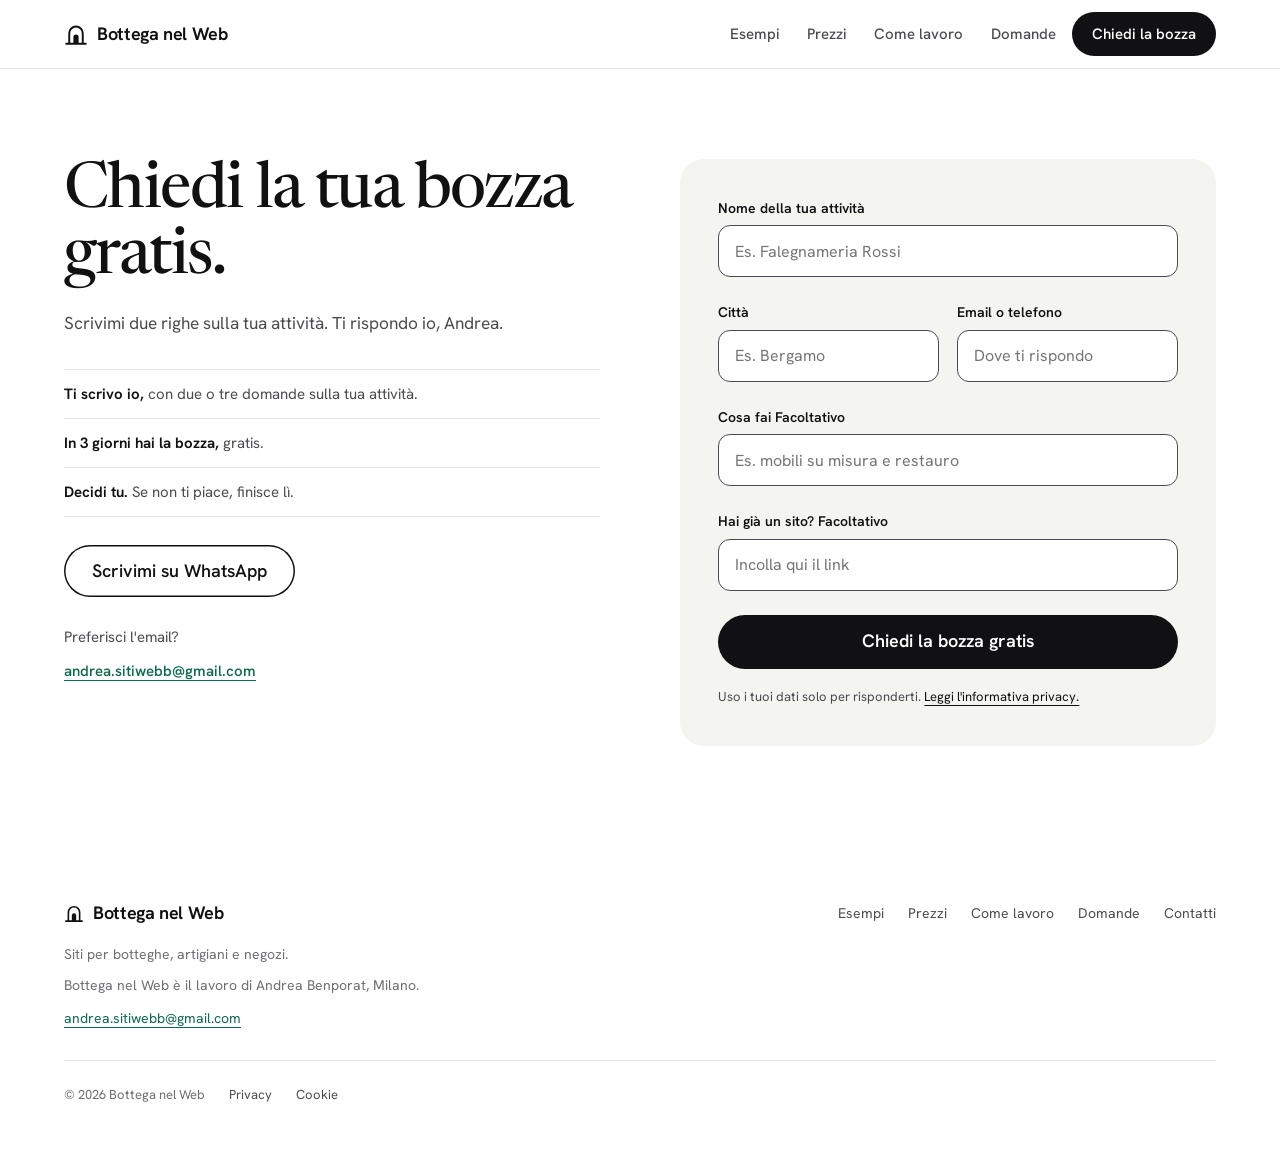
==== contatti/index.html @ 360e37e7 "Sito Bottega nel Web, stile Editoriale raffinato (anteprima)" ====
<!doctype html>
<html lang="it">
<head>
<meta charset="utf-8">
<meta name="viewport" content="width=device-width, initial-scale=1">
<title>Chiedi la bozza gratis | Bottega nel Web</title>
<meta name="description" content="Scrivimi due righe sulla tua attività: ti rispondo io e in 3 giorni hai la bozza gratis. Se non ti piace, non paghi niente.">
<meta name="robots" content="noindex, nofollow">
<meta name="theme-color" content="#FFFFFF">
<meta property="og:type" content="website">
<meta property="og:locale" content="it_IT">
<meta property="og:site_name" content="Bottega nel Web">
<meta property="og:title" content="Chiedi la bozza gratis | Bottega nel Web">
<meta property="og:description" content="Scrivimi due righe sulla tua attività: ti rispondo io e in 3 giorni hai la bozza gratis. Se non ti piace, non paghi niente.">
<meta property="og:url" content="https://benpo-python.github.io/bozza-sito-editoriale/contatti/">
<meta property="og:image" content="https://benpo-python.github.io/bozza-sito-editoriale/img/og-image.png">
<meta property="og:image:width" content="1200">
<meta property="og:image:height" content="630">
<meta property="og:image:alt" content="Bottega nel Web: il sito per la tua attività. Prima lo vedi, poi decidi.">
<meta name="twitter:card" content="summary_large_image">
<link rel="icon" href="../img/favicon.svg" type="image/svg+xml">
<link rel="icon" href="../img/favicon-32.png" sizes="32x32" type="image/png">
<link rel="apple-touch-icon" href="../img/apple-touch-icon.png">
<link rel="preload" href="../assets/font/newsreader.woff2" as="font" type="font/woff2" crossorigin>
<link rel="stylesheet" href="../assets/stile.css">

</head>
<body>
<a class="skip" href="#contenuto">Vai al contenuto</a>
<nav class="barra" aria-label="Principale"><div class="wrap">
<a class="logo" href="../"><svg width="24" height="24" viewBox="0 0 32 32" aria-hidden="true"><path d="M7 29V15a9 9 0 0 1 18 0v14" fill="none" stroke="currentColor" stroke-width="2.6"/><path d="M3 29h26" stroke="currentColor" stroke-width="2.6" stroke-linecap="round"/><path d="M12.5 29v-9a3.5 3.5 0 0 1 7 0v9z" fill="currentColor"/></svg><span>Bottega nel Web</span></a>
<span class="spazio" aria-hidden="true"></span>
<div class="voci"><a href="../esempi/">Esempi</a><a href="../prezzi/">Prezzi</a><a href="../come-lavoro/">Come lavoro</a><a href="../domande/">Domande</a></div>
<a class="btn" href="../contatti/">Chiedi la bozza</a>
<button class="apri" type="button" aria-label="Apri il menu" aria-expanded="false" aria-controls="menu"><svg width="18" height="12" viewBox="0 0 18 12" aria-hidden="true"><path d="M1 1h16M1 11h16" stroke="currentColor" stroke-width="1.8" stroke-linecap="round"/></svg></button>
</div></nav>
<div class="menu" id="menu" role="dialog" aria-modal="true" aria-label="Menu">
<div class="menu-testa"><a class="logo" href="../"><svg width="24" height="24" viewBox="0 0 32 32" aria-hidden="true"><path d="M7 29V15a9 9 0 0 1 18 0v14" fill="none" stroke="currentColor" stroke-width="2.6"/><path d="M3 29h26" stroke="currentColor" stroke-width="2.6" stroke-linecap="round"/><path d="M12.5 29v-9a3.5 3.5 0 0 1 7 0v9z" fill="currentColor"/></svg><span>Bottega nel Web</span></a>
<button class="apri chiudi" type="button" aria-label="Chiudi il menu" style="display:flex"><svg width="14" height="14" viewBox="0 0 14 14" aria-hidden="true"><path d="M1 1l12 12M13 1L1 13" stroke="currentColor" stroke-width="1.8" stroke-linecap="round"/></svg></button></div>
<nav aria-label="Menu da telefono"><a href="../">Home</a><a href="../esempi/">Esempi</a><a href="../prezzi/">Prezzi</a><a href="../come-lavoro/">Come lavoro</a><a href="../domande/">Domande</a><a href="../contatti/">Contatti</a></nav>
<a class="btn" href="../contatti/">Chiedi la tua bozza gratis</a></div>
<main id="contenuto">
<section class="rv sez-pag" id="contatti"><div class="wrap contatti-griglia">
<div>
<h1 class="h1p">Chiedi la tua bozza gratis.</h1>
<p class="lead2">Scrivimi due righe sulla tua attività. Ti rispondo io, Andrea.</p>
<ol class="tre"><li><b>Ti scrivo io,</b> <span>con due o tre domande sulla tua attività.</span></li><li><b>In 3 giorni hai la bozza,</b> <span>gratis.</span></li><li><b>Decidi tu.</b> <span>Se non ti piace, finisce lì.</span></li></ol>
<p style="margin-top:28px"><a class="btn btn-wa" href="https://wa.me/393755681862?text=Ciao%20Andrea%2C%20vorrei%20la%20bozza%20gratis%20per%E2%80%A6">Scrivimi su WhatsApp</a></p>
<p class="preferisci">Preferisci l'email?<br><a class="link" href="mailto:andrea.sitiwebb@gmail.com">andrea.sitiwebb@gmail.com</a></p>
</div>
<form class="modulo" id="modulo" action="mailto:andrea.sitiwebb@gmail.com" method="post" enctype="text/plain" data-grazie="../grazie/">

<label for="attivita">Nome della tua attività<input type="text" id="attivita" name="attivita" placeholder="Es. Falegnameria Rossi" required aria-required="true" autocomplete="organization"><span class="errore" id="e-attivita" role="alert"></span></label>
<div class="due"><label for="citta">Città<input type="text" id="citta" name="citta" placeholder="Es. Bergamo" required aria-required="true" autocomplete="address-level2"><span class="errore" id="e-citta" role="alert"></span></label><label for="recapito">Email o telefono<input type="text" id="recapito" name="recapito" placeholder="Dove ti rispondo" required aria-required="true" autocomplete="email"><span class="errore" id="e-recapito" role="alert"></span></label></div>
<label for="cosafai">Cosa fai Facoltativo<input type="text" id="cosafai" name="cosafai" placeholder="Es. mobili su misura e restauro"><span class="errore" id="e-cosafai" role="alert"></span></label>
<label for="sito">Hai già un sito? Facoltativo<input type="text" id="sito" name="sito" placeholder="Incolla qui il link" inputmode="url"></label>
<input type="checkbox" name="botcheck" class="esca" tabindex="-1" autocomplete="off" aria-hidden="true">
<button type="submit">Chiedi la bozza gratis</button>
<p class="esito" id="esito" role="status"></p>
<p class="privacy">Uso i tuoi dati solo per risponderti. <a href="../privacy/">Leggi l'informativa privacy.</a></p>
</form>
</div></section>
<script>
(function(){var f=document.getElementById("modulo");f.noValidate=true;
var msg={attivita:"Scrivi il nome della tua attività.",citta:"Scrivi la città.",recapito:"Controlla l'email o il numero: così non riesco a risponderti."};
function ok(id,v){v=v.trim();if(!v)return false;if(id!=="recapito")return true;return /^[^\s@]+@[^\s@]+\.[^\s@]{2,}$/.test(v)||/^\d{6,15}$/.test(v.replace(/[\s.\-\/()]/g,"").replace(/^\+/,""))}
var es=document.getElementById("esito"),bt=f.querySelector("button");
function errore(){es.innerHTML='Il messaggio non è partito. Riprova, oppure scrivimi a <a href="mailto:andrea.sitiwebb@gmail.com">andrea.sitiwebb@gmail.com</a>.';bt.disabled=false}
f.addEventListener("submit",function(e){var bad=null,d={};
["attivita","citta","recapito"].forEach(function(id){var i=f.elements[id],g=ok(id,i.value);d[id]=i.value.trim();
document.getElementById("e-"+id).textContent=g?"":msg[id];i.setAttribute("aria-invalid",g?"false":"true");if(!g&&!bad)bad=i});
if(bad){e.preventDefault();bad.focus();return}
if(f.elements.botcheck&&f.elements.botcheck.checked){e.preventDefault();return}
var cosa=f.elements.cosafai.value.trim(),s=f.elements.sito.value.trim();
if(f.elements.access_key){e.preventDefault();bt.disabled=true;es.textContent="Invio in corso…";
var o={access_key:f.elements.access_key.value,subject:f.elements.subject.value,from_name:f.elements.from_name.value,attivita:d.attivita,citta:d.citta,recapito:d.recapito};
if(cosa)o.cosafai=cosa;if(s)o.sito=s;if(/^[^\s@]+@[^\s@]+\.[^\s@]{2,}$/.test(d.recapito))o.replyto=d.recapito;
fetch(f.dataset.endpoint,{method:"POST",headers:{"Content-Type":"application/json",Accept:"application/json"},body:JSON.stringify(o)})
.then(function(r){return r.json()}).then(function(j){if(j&&j.success){location.href=f.dataset.grazie}else{errore()}}).catch(errore);return}
/* Senza chiave del servizio (anteprima): si apre il programma di posta */
e.preventDefault();
var body="Nome attività: "+d.attivita+"\nCittà: "+d.citta+"\nEmail o telefono: "+d.recapito+(cosa?"\nCosa faccio: "+cosa:"")+(s?"\nSito attuale: "+s:"");
location.href="mailto:andrea.sitiwebb@gmail.com?subject="+encodeURIComponent("Bozza gratis: "+d.attivita)+"&body="+encodeURIComponent(body);
es.innerHTML='Si è aperta la tua app di posta con il messaggio pronto: premi Invia. Non si è aperta? Scrivimi a <a href="mailto:andrea.sitiwebb@gmail.com">andrea.sitiwebb@gmail.com</a>.';});})();
</script>
</main>
<footer class="piede"><div class="wrap">
<div class="riga1"><div class="marchio"><a class="logo" href="../"><svg width="20" height="20" viewBox="0 0 32 32" aria-hidden="true"><path d="M7 29V15a9 9 0 0 1 18 0v14" fill="none" stroke="currentColor" stroke-width="2.6"/><path d="M3 29h26" stroke="currentColor" stroke-width="2.6" stroke-linecap="round"/><path d="M12.5 29v-9a3.5 3.5 0 0 1 7 0v9z" fill="currentColor"/></svg><span>Bottega nel Web</span></a><p>Siti per botteghe, artigiani e negozi.</p><p>Bottega nel Web è il lavoro di Andrea Benporat, Milano.</p><a class="mail" href="mailto:andrea.sitiwebb@gmail.com">andrea.sitiwebb@gmail.com</a></div>
<nav class="nav" aria-label="Piè di pagina"><a href="../esempi/">Esempi</a><a href="../prezzi/">Prezzi</a><a href="../come-lavoro/">Come lavoro</a><a href="../domande/">Domande</a><a href="../contatti/">Contatti</a></nav></div>
<div class="riga2"><span>© 2026 Bottega nel Web</span><a href="../privacy/">Privacy</a><a href="../cookie/">Cookie</a><!-- DA INSERIRE: P.IVA, se/quando aperta (vedi 01-piano/sito-ufficiale-LANCIO.md) --></div>
</div></footer>

<script>
(function(){var r=document.querySelectorAll(".rv");if(!("IntersectionObserver" in window)||matchMedia("(prefers-reduced-motion:reduce)").matches){r.forEach(function(e){e.classList.add("in")});return}document.documentElement.classList.add("js");var o=new IntersectionObserver(function(l){l.forEach(function(x){if(x.isIntersecting){x.target.classList.add("in");o.unobserve(x.target)}})},{threshold:.12});r.forEach(function(e){o.observe(e)})})();
(function(){var m=document.getElementById("menu"),a=document.querySelector(".barra .apri"),c=m.querySelector(".chiudi");
function t(o){m.classList.toggle("aperto",o);a.setAttribute("aria-expanded",o);document.body.style.overflow=o?"hidden":"";(o?c:a).focus()}
a.addEventListener("click",function(){t(true)});c.addEventListener("click",function(){t(false)});
document.addEventListener("keydown",function(e){if(e.key==="Escape"&&m.classList.contains("aperto"))t(false)});
m.addEventListener("click",function(e){if(e.target.closest("a"))t(false)});})();
</script>

</body>
</html>
---- assets/stile.css ----
/* Bottega nel Web: stile "Editoriale raffinato", tutte le pagine */
@font-face{font-family:"Newsreader";src:url("font/newsreader.woff2") format("woff2");font-weight:450;font-style:normal;font-display:swap}
@font-face{font-family:"Newsreader";src:url("font/newsreader-italic.woff2") format("woff2");font-weight:450;font-style:italic;font-display:swap}
@font-face{font-family:"Newsreader Fallback";src:local("Georgia");size-adjust:90%;ascent-override:95%;descent-override:30%;line-gap-override:0%}
@font-face{font-family:"Hanken Grotesk";src:url("font/HankenGrotesk-var.woff2") format("woff2");font-weight:100 900;font-style:normal;font-display:swap}
:root{
  --fondo:#FFFFFF; --alt:#F4F4F1;
  --inchiostro:#111113; --t2:#4A4B51; --t3:#6E6E74;
  --linea:#E4E4E0; --linea-forte:#111113;
  --accento:#0E6B4D;
  --serif:"Newsreader", "Newsreader Fallback", Georgia, serif;
  --sans:"Hanken Grotesk", system-ui, sans-serif;
  --w:1200px;
  --gap:clamp(80px,11vw,144px);
}
*,*::before,*::after{box-sizing:border-box}
html{-webkit-text-size-adjust:100%;scroll-behavior:smooth}
@media (prefers-reduced-motion:reduce){html{scroll-behavior:auto}}
body{margin:0;background:var(--fondo);color:var(--inchiostro);font:400 17px/1.6 var(--sans);-webkit-font-smoothing:antialiased;overflow-x:hidden}
@media (min-width:1024px){body{font-size:18px}}
img{max-width:100%}
a{color:var(--accento);text-underline-offset:4px}
h1,h2,h3,p,ol,ul,figure,dl{margin:0}
ol,ul{padding:0;list-style:none}
:focus-visible{outline:3px solid var(--accento);outline-offset:3px;border-radius:4px}
.skip{position:absolute;left:12px;top:-60px;background:var(--inchiostro);color:#fff;padding:10px 16px;border-radius:999px;z-index:100;text-decoration:none}
.skip:focus{top:12px}
.wrap{max-width:var(--w);margin:0 auto;padding:0 24px}

/* tipografia */
.h1{font-family:var(--serif);font-weight:450;font-optical-sizing:auto;font-size:clamp(44px,6vw,88px);line-height:1;letter-spacing:-.02em}
.h1 em{font-style:italic}
.h2{font-family:var(--serif);font-weight:450;font-optical-sizing:auto;font-size:clamp(34px,4.4vw,60px);line-height:1.05;letter-spacing:-.015em}
.et{margin-top:0;padding-top:14px;border-top:1px solid var(--linea-forte);font-weight:600;font-size:12px;line-height:1.4;text-transform:uppercase;letter-spacing:.12em;color:var(--t3)}
.lead{margin-top:28px;max-width:38ch;font-size:20px;color:var(--t2)}
.sub{color:var(--t2);font-size:20px;max-width:38ch}
.p{color:var(--t2)}

/* pulsanti e link */
.btn{display:inline-flex;align-items:center;justify-content:center;min-height:52px;padding:0 28px;border-radius:999px;background:var(--inchiostro);color:#fff;font-weight:550;text-decoration:none;white-space:nowrap;border:0;transition:background .15s}
.btn:hover{background:#2c2d33}
.btn-wa{background:#fff;color:var(--inchiostro);box-shadow:inset 0 0 0 1.5px var(--inchiostro)}
.btn-wa:hover{background:var(--alt)}
.link{display:inline-flex;align-items:center;min-height:44px;color:var(--accento);font-weight:550;text-decoration:underline;text-underline-offset:4px}
.link:hover{text-decoration-thickness:2px}

/* barra */
.barra{border-bottom:1px solid var(--linea);background:var(--fondo)}
.barra .wrap{height:68px;display:flex;align-items:center;gap:16px}
.logo{flex:0 0 auto;display:flex;align-items:center;gap:9px;min-height:44px;color:var(--inchiostro);text-decoration:none;font-weight:650;font-size:18px;letter-spacing:-.02em}
.barra .spazio{flex:1 1 0}
.barra .voci{display:flex;align-items:center;gap:28px}
.barra .voci a{color:var(--t2);font-weight:500;text-decoration:none;font-size:15px;min-height:44px;display:inline-flex;align-items:center}
.barra .voci a:hover{color:var(--inchiostro)}
.barra .btn{min-height:44px;padding:0 20px;font-size:15px}
.apri{display:none;width:44px;height:44px;border:0;border-radius:22px;background:var(--alt);color:var(--inchiostro);align-items:center;justify-content:center;cursor:pointer;padding:0}
@media (max-width:820px){.barra .voci{display:none}.apri{display:flex}}
@media (max-width:560px){.barra .btn{display:none}}

/* menu da telefono */
.menu{position:fixed;inset:0;z-index:60;background:var(--fondo);display:none;flex-direction:column;padding:0 24px 32px;overflow-y:auto}
.menu.aperto{display:flex}
.menu-testa{height:68px;flex:0 0 auto;display:flex;align-items:center;justify-content:space-between}
.menu nav{margin:32px 0}
.menu nav a{display:block;padding:12px 0;border-bottom:1px solid var(--linea);color:var(--inchiostro);text-decoration:none;font-family:var(--serif);font-weight:450;font-size:34px;letter-spacing:-.015em}
.menu .btn{margin-top:auto;min-height:54px}

/* barra fissa, solo telefono */
.fissa{display:none}
@media (max-width:820px){
  .fissa{display:flex;gap:8px;position:fixed;left:0;right:0;bottom:0;z-index:40;padding:10px 16px calc(10px + env(safe-area-inset-bottom));background:var(--fondo);border-top:1px solid var(--linea);transition:transform .25s ease,visibility 0s}
  .fissa .btn{flex:1 1 auto;min-width:0;padding:0 12px;font-size:15px}
  .fissa .btn-wa{flex:0 0 auto;padding:0 16px}
  .fissa.nascosta{transform:translateY(110%);visibility:hidden;transition:transform .25s ease,visibility 0s .25s}
  body{padding-bottom:76px}
}

/* telefono */
.vetro,.phone{aspect-ratio:390/844;border-radius:36px;background:var(--inchiostro);padding:6px;overflow:hidden}
.vetro img,.phone img{display:block;width:100%;height:100%;object-fit:cover;object-position:top;border-radius:30px}

/* hero */
.hero{padding:clamp(40px,6vw,88px) 0 0}
.hero-griglia{display:grid;grid-template-columns:repeat(12,1fr);gap:48px 24px;align-items:center}
.hero-testo{grid-column:1/8}
.hero-fig{grid-column:9/12;justify-self:end;width:100%;max-width:340px}
.occhiello{font-size:13px;font-weight:600;text-transform:uppercase;letter-spacing:.12em;color:var(--t3)}
.hero .h1{margin-top:20px;max-width:12ch}
.azioni{margin-top:36px;display:flex;flex-wrap:wrap;align-items:center;gap:12px 16px}
.azioni .link{margin-left:8px}
.garanzie{margin-top:28px;font-size:14px;color:var(--t3)}
.hero-fig figcaption{margin-top:14px;font-size:13px;color:var(--t3);line-height:1.4}
@media (max-width:900px){
  .hero-testo,.hero-fig{grid-column:1/-1}
  .hero-fig{justify-self:start;width:min(70vw,300px)}
  .azioni .link{margin-left:0}
}

/* sezioni */
.sez{padding-top:var(--gap)}
.sez-g{margin-top:clamp(36px,4vw,56px);display:grid;grid-template-columns:repeat(12,1fr);gap:28px 24px}
.sez-t{grid-column:1/6}
.sez-c{grid-column:7/13}
@media (max-width:900px){.sez-t,.sez-c{grid-column:1/-1}}
.vai-link{margin-top:clamp(28px,3vw,40px)}
.sez.alt{background:transparent}

/* il problema */
.due{display:grid;gap:20px;align-content:start;color:var(--t2)}
.dato{margin-top:clamp(40px,5vw,72px);display:grid;grid-template-columns:repeat(12,1fr);gap:20px 24px;align-items:end}
.num{grid-column:1/8;font-family:var(--serif);font-weight:450;font-variant-numeric:lining-nums;font-size:clamp(96px,14vw,200px);line-height:.88;letter-spacing:-.03em}
.dato-t{grid-column:8/13;padding-bottom:10px}
.did{font-size:20px;color:var(--t2);max-width:32ch}
.fonte{margin-top:12px;font-size:13px;color:var(--t3)}
@media (max-width:900px){.num,.dato-t{grid-column:1/-1}}

/* come funziona */
.passi{counter-reset:p;margin-top:clamp(40px,5vw,64px);display:grid;grid-template-columns:repeat(4,1fr);gap:40px 24px}
.passi li{display:flex;flex-direction:column;border-top:1px solid var(--linea-forte);padding-top:18px}
.passi li::before{counter-increment:p;content:counter(p,decimal-leading-zero);font-family:var(--serif);font-weight:450;font-variant-numeric:lining-nums;font-size:48px;line-height:1;margin-bottom:22px}
.passi .quando{font-size:13px;font-weight:600;text-transform:uppercase;letter-spacing:.1em;color:var(--t3)}
.passi .titolo{margin-top:6px;font-weight:650;font-size:19px;line-height:1.3}
.passi .desc{margin-top:8px;color:var(--t2)}
.passi .pt{display:none}
@media (max-width:900px){.passi{grid-template-columns:1fr 1fr}}
@media (max-width:560px){.passi{grid-template-columns:1fr}}

/* cosa c'è nel sito */
.riga{margin-top:clamp(40px,5vw,64px)}
.riga figure{counter-increment:f}
.riga-in{counter-reset:f;max-width:var(--w);margin:0 auto;padding:0 24px;display:grid;grid-template-columns:repeat(3,1fr);gap:24px clamp(24px,4vw,64px)}
.riga figure .vetro{max-width:300px}
.riga figcaption{margin-top:16px}
.riga figcaption b{display:block;font-weight:650}
.riga figcaption b::before{content:counter(f) " · "}
.riga figcaption span{display:block;font-size:15px;color:var(--t2)}
.piu{margin-top:clamp(28px,3vw,44px);max-width:56ch;color:var(--t2)}
@media (max-width:900px){
  .riga{overflow-x:auto;scroll-snap-type:x mandatory;-webkit-overflow-scrolling:touch;padding-bottom:8px}
  .riga-in{display:flex;width:max-content;max-width:none;margin:0;gap:20px}
  .riga figure{width:min(62vw,260px);scroll-snap-align:start}
}

/* prezzi */
.cartelli{margin-top:clamp(40px,5vw,64px);display:grid;grid-template-columns:1fr 1fr;gap:32px 24px}
.cartello{border-top:1px solid var(--linea-forte);padding-top:18px}
.cons{min-height:20px;font-size:12px;font-weight:700;text-transform:uppercase;letter-spacing:.12em;color:var(--accento);line-height:20px}
.cartello h3{margin-top:10px;font-weight:650;font-size:20px}
.prezzo{margin-top:6px;font-family:var(--serif);font-weight:450;font-variant-numeric:lining-nums;font-size:clamp(56px,6vw,84px);line-height:1;letter-spacing:-.02em}
.rg{margin-top:14px;color:var(--t2);max-width:30ch}
.riga-anni{margin-top:clamp(36px,4vw,56px);max-width:60ch;color:var(--t2)}
@media (max-width:640px){.cartelli{grid-template-columns:1fr}}

/* esempi */
.demo{margin-top:clamp(40px,5vw,64px);display:grid;grid-template-columns:1fr 1fr;gap:0 24px}
.demo-c{display:flex;align-items:flex-start;gap:24px;padding:28px 0;border-top:1px solid var(--linea);color:var(--inchiostro);text-decoration:none}
.demo-c .vetro{flex:0 0 clamp(96px,11vw,132px);border-radius:22px;padding:4px}
.demo-c .vetro img,.phone img{border-radius:18px}
.demo-t{display:flex;flex-direction:column;padding-top:4px}
.demo-t .cat{font-size:12px;font-weight:600;text-transform:uppercase;letter-spacing:.12em;color:var(--t3)}
.demo-t .nome{margin-top:8px;font-family:var(--serif);font-weight:450;font-size:28px;line-height:1.15}
.demo-t .vai{margin-top:12px;color:var(--accento);font-weight:550;text-decoration:underline;text-underline-offset:4px}
.demo-c:hover .vai{text-decoration-thickness:2px}
@media (max-width:760px){.demo{grid-template-columns:1fr}}

/* chi c'è dietro */
.chi .h2{font-style:italic}
.chi .p{font-size:20px;color:var(--t2);max-width:40ch;margin-bottom:12px}

/* domande */
.domande>div{padding:22px 0;border-top:1px solid var(--linea)}
.domande>div:first-child{border-top:0;padding-top:0}
.domande h3{font-family:var(--serif);font-weight:450;font-size:24px;line-height:1.25}
.domande p{margin-top:8px;color:var(--t2)}

/* per iniziare */
.serve .sez-t .p{margin-top:20px;max-width:34ch}
.elenco li{display:flex;gap:18px;align-items:baseline;padding:14px 0;border-top:1px solid var(--linea)}
.elenco li:first-child{border-top:0;padding-top:0}
.elenco .nn{flex:0 0 28px;font-family:var(--serif);font-size:24px;font-variant-numeric:lining-nums}
.elenco b{display:block;font-weight:650}
.elenco small{display:block;font-size:15px;color:var(--t2)}

/* fascia finale */
.scura{margin-top:var(--gap);background:var(--inchiostro);color:#fff;padding:clamp(56px,7vw,96px) 0}
.scura :focus-visible{outline-color:#fff}
.chiusura{display:flex;flex-wrap:wrap;align-items:center;justify-content:space-between;gap:32px 48px}
.scura .h2{max-width:16ch}
.scura p{margin-top:16px;color:#C9C9CE}
.chiusura-az{display:flex;flex-wrap:wrap;gap:12px}
.btn-chiaro{background:#fff;color:var(--inchiostro)}
.btn-chiaro:hover{background:var(--alt)}
.scura .btn-wa{background:transparent;color:#fff;box-shadow:inset 0 0 0 1.5px #fff}
.scura .btn-wa:hover{background:#26262a}

/* piè di pagina */
.piede{padding:56px 0 40px;font-size:14px;color:var(--t3)}
.piede .riga1{display:flex;flex-wrap:wrap;justify-content:space-between;gap:28px 48px}
.piede .marchio p{margin-top:8px}
.piede .marchio .logo{margin-bottom:4px}
.piede .mail{display:inline-flex;align-items:center;min-height:44px;color:var(--accento)}
.piede .nav{display:flex;flex-wrap:wrap;gap:0 24px;align-content:flex-start}
.piede .nav a,.piede .riga2 a{display:inline-flex;align-items:center;min-height:44px;color:var(--t2);text-decoration:none}
.piede .nav a:hover,.piede .riga2 a:hover{text-decoration:underline;text-underline-offset:4px}
.piede .riga2{margin-top:20px;padding-top:12px;border-top:1px solid var(--linea);display:flex;flex-wrap:wrap;align-items:center;gap:0 24px;font-size:13px}

/* comparsa al passaggio */
.js .rv{opacity:0;transform:translateY(22px);transition:opacity .7s ease,transform .7s ease}
.js .rv.in{opacity:1;transform:none}

/* ================= pagine interne ================= */
[hidden]{display:none!important}
.vh{position:absolute;width:1px;height:1px;margin:-1px;padding:0;overflow:hidden;clip:rect(0 0 0 0);white-space:nowrap;border:0}
.esca{position:absolute;left:-9999px}
.barra .voci a[aria-current]{color:var(--inchiostro);font-weight:700}
.h1p{letter-spacing:-.02em}
.h1p{font-family:var(--serif);font-weight:450;font-size:clamp(40px,5vw,72px);line-height:1.04;letter-spacing:-.025em}
.lead2{margin-top:18px;max-width:46ch;color:var(--t2);font-size:clamp(17px,1.35vw,20px)}
.sez-pag{padding:clamp(56px,7vw,96px) 0}
.sez-pag.sez-bordo .wrap{border-top:1px solid var(--linea-forte);padding-top:20px}
.pag{padding:clamp(56px,7vw,96px) 0 clamp(24px,3vw,40px)}
.sez-pag .sub{margin-top:12px}
.fondo-alt{background:var(--alt);padding-bottom:var(--gap);margin-top:var(--gap)}
.sez .sub{margin-top:12px}
.sez-pag .wrap>.sub{color:var(--t2)}
.sez-scura{margin-top:var(--gap);background:var(--inchiostro);color:#fff;padding:clamp(56px,7vw,96px) 0}
.sez-scura p{color:#C9C9CE}
.sez-scura .btn{background:#fff;color:var(--inchiostro)}
.sez-scura .btn:hover{background:var(--alt)}
.sez-scura :focus-visible{outline-color:#fff}
.btn-chiaro{background:#fff;color:var(--inchiostro)}
.chiusura p{margin-top:14px}

/* esempi */
.esempio{padding:clamp(48px,6vw,88px) 0}
.esempio.alt{background:var(--alt)}
.esempio .wrap{display:grid;grid-template-columns:repeat(auto-fit,minmax(320px,1fr));gap:40px 64px;align-items:center}
.esempio .tel{display:flex;gap:16px;justify-content:center}
.esempio .tel .phone{width:clamp(170px,17vw,230px);max-width:calc(50% - 8px);border-radius:28px;padding:5px}
.esempio .tel .phone img{border-radius:23px}
.esempio .cat{font-size:12px;font-weight:600;text-transform:uppercase;letter-spacing:.12em;color:var(--t3)}
.esempio h2{margin-top:8px;font-family:var(--serif);font-weight:450;font-size:clamp(30px,3.4vw,44px);line-height:1.08;letter-spacing:-.02em}
.esempio p{margin-top:14px;color:var(--t2)}
.esempio ul{margin-top:20px;font-size:15px}
.esempio li{padding:8px 0;border-top:1px solid var(--linea)}
.esempio .link{margin-top:14px}
.esempio .avviso{margin-top:4px;font-size:13px;color:var(--t3)}

/* prezzi: cartellini */
.pacchetti{margin-top:clamp(32px,4vw,52px);display:grid;grid-template-columns:repeat(auto-fit,minmax(300px,1fr));gap:40px 64px}
.pacchetto{border-top:1px solid var(--linea-forte);padding-top:18px}
.pacchetto .testa{display:flex;justify-content:space-between;align-items:baseline;gap:16px}
.pacchetto .testa>div{min-width:0}
.pacchetto h2{font-weight:650;font-size:20px;font-family:var(--sans)}
.pacchetto .cifra{font-family:var(--serif);font-weight:450;font-variant-numeric:lining-nums;font-size:clamp(48px,5vw,72px);letter-spacing:-.02em;line-height:1}
.pacchetto .per{margin-top:6px;color:var(--t2)}
.pacchetto ul{margin-top:20px;font-size:15px}
.pacchetto li{padding:9px 0;border-top:1px solid var(--linea)}
.pacchetto li.n{color:var(--t2)}
.doppia{margin-top:48px;display:grid;grid-template-columns:repeat(auto-fit,minmax(300px,1fr));gap:32px 64px;font-size:15px}
.doppia b{display:block;font-weight:650}
.doppia p{margin-top:8px;color:var(--t2)}
.tre-anni{margin-top:56px}
.tre-anni h2{font-family:var(--serif);font-weight:450;font-size:28px;letter-spacing:-.02em}
.tre-anni .dopo{margin-top:20px;gap:24px 40px}
.nota-tre{margin-top:20px;font-size:15px;color:var(--t2);max-width:60ch}
.dopo{margin-top:clamp(32px,4vw,48px);display:grid;grid-template-columns:repeat(auto-fit,minmax(260px,1fr));gap:32px 40px}
.dopo-c{border-top:1px solid var(--inchiostro);padding-top:16px}
.dopo-c b{display:block;font-family:var(--serif);font-weight:450;font-size:20px;line-height:1.25}
.dopo-c span{display:block;margin-top:6px;color:var(--t2)}
.dopo-link{margin-top:36px;display:flex;flex-wrap:wrap;gap:0 28px;font-size:15px}
.domande-lista{display:grid;grid-template-columns:repeat(auto-fit,minmax(320px,1fr));column-gap:64px}
.domande-lista>div{padding:20px 0;border-top:1px solid var(--linea)}
.domande-lista h3{font-family:var(--serif);font-weight:450;font-size:21px;line-height:1.3}
.domande-lista p{margin-top:6px;color:var(--t2)}
.dom-prezzi h2{font-family:var(--serif);font-weight:450;font-size:28px;letter-spacing:-.02em}
.dom-prezzi .domande-lista{margin-top:20px}

/* come lavoro */
.cl-apertura{padding:clamp(56px,7vw,96px) 0 clamp(48px,6vw,80px)}
.cl-griglia{display:grid;grid-template-columns:repeat(auto-fit,minmax(320px,1fr));gap:48px 80px;align-items:center}
.cl-nota{margin-top:18px;max-width:38ch;color:var(--t2)}
.cl-fig{margin:0;display:flex;flex-direction:column;align-items:center}
.cl-fig .phone{width:clamp(200px,19vw,260px)}
.cl-fig figcaption{margin-top:16px;max-width:30ch;text-align:center;font-size:14px;color:var(--t2)}
.chisono{max-width:56ch}
.chisono p+p{margin-top:16px}
.chisono p{color:var(--t2)}
.mano{display:grid;grid-template-columns:repeat(auto-fit,minmax(300px,1fr));gap:32px 80px;align-items:start}
.mano-lista{display:grid;grid-template-columns:repeat(auto-fit,minmax(240px,1fr));column-gap:40px}
.riga-t{padding:18px 0;border-top:1px solid var(--linea)}
.riga-t b{display:block;font-weight:650}
.riga-t span{display:block;margin-top:2px;color:var(--t2)}
.tappe{margin-top:clamp(32px,4vw,48px)}
.tappa{border-top:1px solid var(--inchiostro);padding:22px 0 26px;display:grid;grid-template-columns:repeat(auto-fit,minmax(240px,1fr));gap:14px 40px}
.tappa.t2{border-top-color:var(--linea)}
.tappa.t3{border-top-color:var(--accento)}
.tappa .quando{font-size:14px;font-weight:600;color:var(--t2)}
.tappa.t3 .quando{color:var(--accento)}
.tappa h3{margin-top:4px;font-family:var(--serif);font-weight:450;font-size:23px;line-height:1.2}
.tappa .et{font-size:13px;font-weight:650;letter-spacing:.1em;text-transform:uppercase;color:var(--t2)}
.tappa .et::before,.tappa .et::after{content:none}
.tappa p{margin-top:4px}
.fno{margin-top:clamp(32px,4vw,48px);display:grid;grid-template-columns:repeat(auto-fit,minmax(300px,1fr));gap:32px 64px}
.fno-t{font-family:var(--serif);font-weight:450;font-size:22px;padding-bottom:10px}
.fno ul{border-bottom:1px solid var(--linea)}
.fno li{padding:14px 0;border-top:1px solid var(--linea)}
.fno .no{color:var(--t2)}

/* contatti */
.contatti-griglia{display:grid;grid-template-columns:repeat(auto-fit,minmax(300px,1fr));gap:40px 80px;align-items:start}
.tre{margin-top:32px;font-size:15px}
.tre li{padding:12px 0;border-top:1px solid var(--linea)}
.tre li:last-child{border-bottom:1px solid var(--linea)}
.tre b{font-weight:650}
.tre span{color:var(--t2)}
.preferisci{margin-top:28px;font-size:15px;color:var(--t2)}
.modulo{background:var(--alt);border-radius:24px;padding:clamp(24px,3vw,40px);display:flex;flex-direction:column;gap:18px;--t3:var(--t2)}
.modulo label{display:flex;flex-direction:column;gap:6px;font-size:14px;font-weight:600}
.modulo input{height:52px;border:1px solid var(--t3);border-radius:12px;padding:0 16px;font:inherit;font-weight:400;font-size:16px;background:#fff;color:var(--inchiostro)}
.modulo input[aria-invalid="true"]{border-color:#B3261E}
.modulo .errore{color:#B3261E;font-weight:500;font-size:13px}
.modulo .due{display:grid;grid-template-columns:repeat(auto-fit,minmax(160px,1fr));gap:18px;color:inherit}
.modulo button{margin-top:6px;min-height:54px;border:0;border-radius:999px;background:var(--inchiostro);color:#fff;font:inherit;font-weight:600;cursor:pointer}
.modulo button:hover{background:#2c2d33}
.modulo button:disabled{opacity:.7}
.modulo .privacy{font-size:13px;color:var(--t2)}
.modulo .privacy a{color:var(--inchiostro)}
.modulo .esito{font-size:14px;color:var(--t2)}
.modulo .esito:empty{display:none}
.modulo .esito a{color:var(--accento);font-weight:600}

/* servizio */
.centro{padding:clamp(72px,9vw,128px) 0;min-height:55vh}
.centro p{margin-top:18px;max-width:46ch;color:var(--t2)}
.centro .azioni{margin-top:28px}
.testo-lungo{max-width:720px}
.testo-lungo h2{margin-top:36px;font-family:var(--serif);font-weight:450;font-size:22px}
.testo-lungo p{margin-top:10px;color:var(--t2)}
@media (max-width:560px){.esempio .tel .phone{width:42vw}}
.cl-fig .phone{border-radius:34px}
.tappa .et{border-top:0;padding-top:0}
.cons{display:block;font-style:normal}
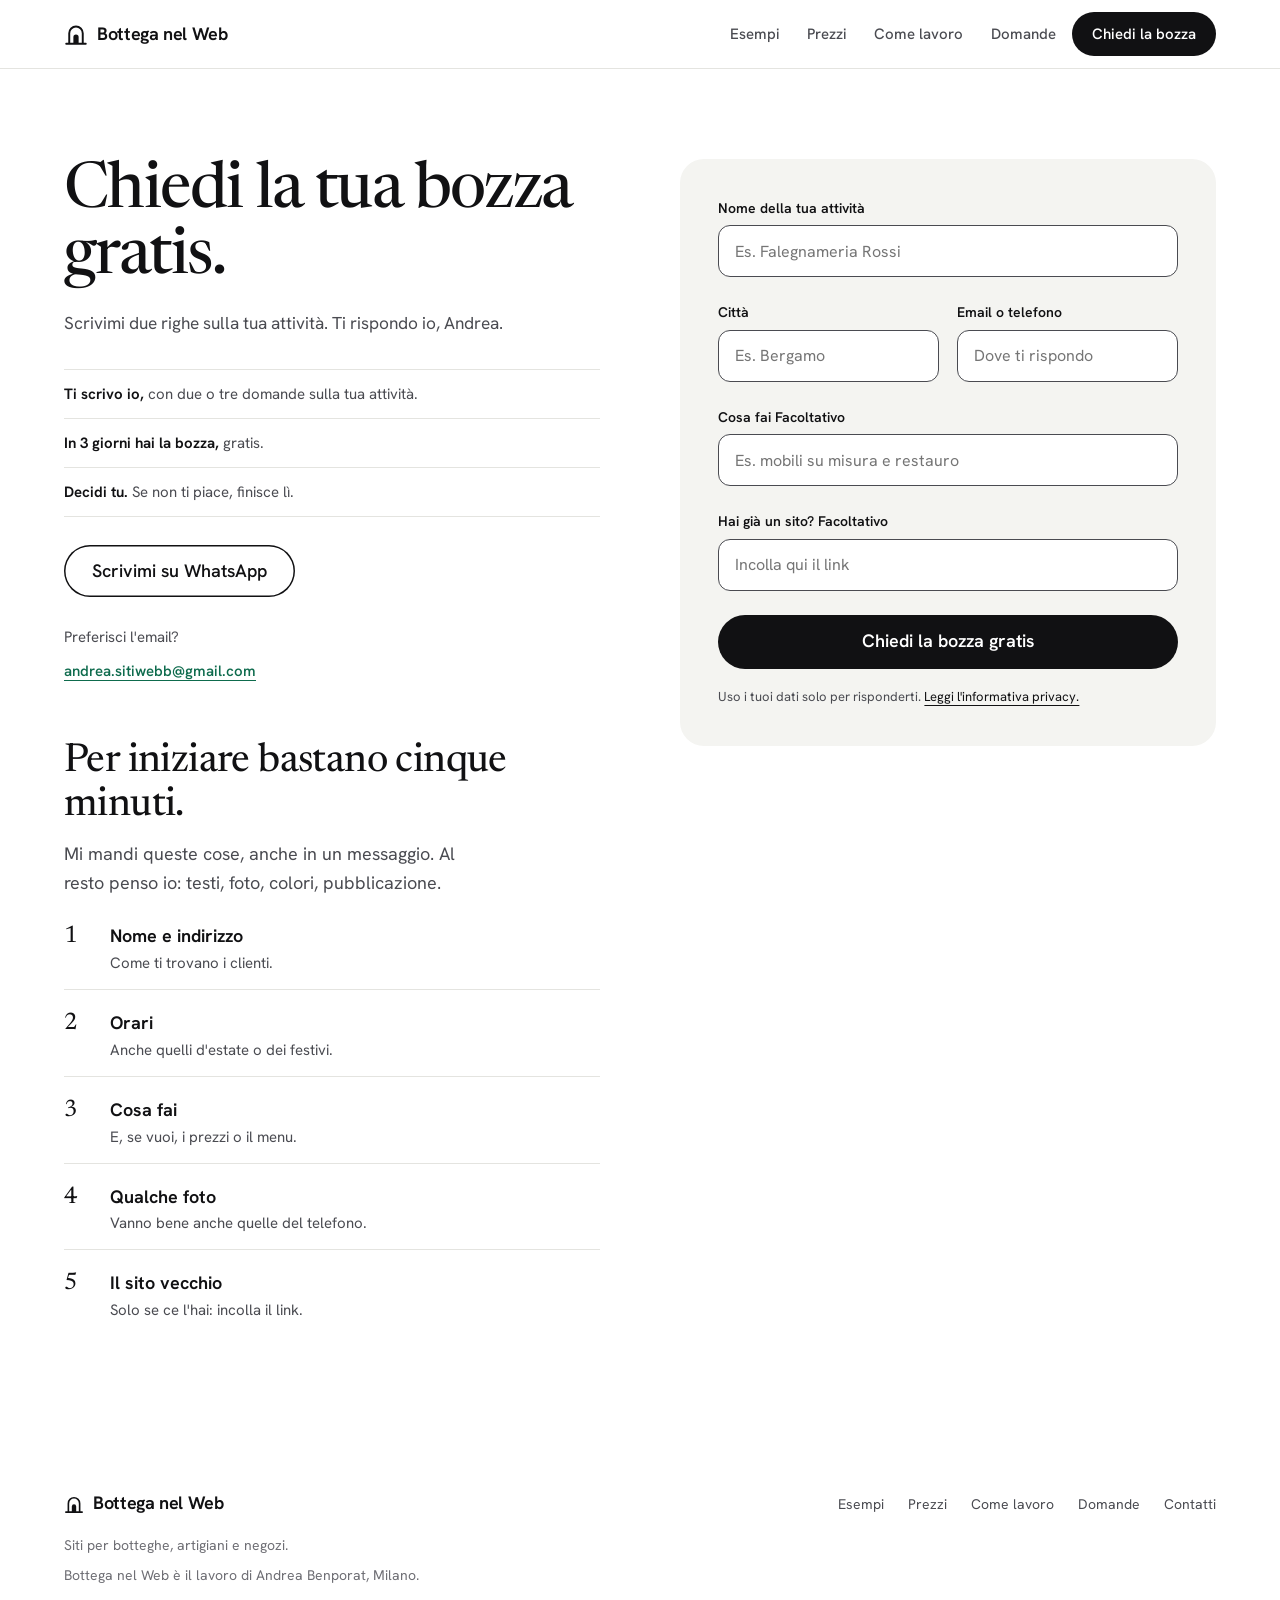
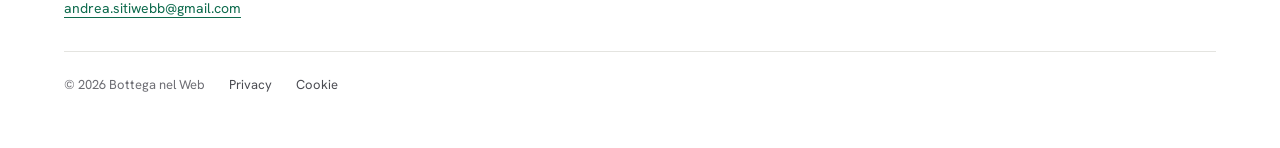
==== commit 9af030be: "Editoriale 2.0" ====
--- a/contatti/index.html
+++ b/contatti/index.html
@@ -59,6 +59,14 @@
 <p class="esito" id="esito" role="status"></p>
 <p class="privacy">Uso i tuoi dati solo per risponderti. <a href="../privacy/">Leggi l'informativa privacy.</a></p>
 </form>
+<div class="serve-c"><h2>Per iniziare bastano cinque minuti.</h2><p class="p">Mi mandi queste cose, anche in un messaggio. Al resto penso io: testi, foto, colori, pubblicazione.</p>
+<ol class="elenco">
+<li><span class="nn">1</span><span><b>Nome e indirizzo</b><small>Come ti trovano i clienti.</small></span></li>
+<li><span class="nn">2</span><span><b>Orari</b><small>Anche quelli d'estate o dei festivi.</small></span></li>
+<li><span class="nn">3</span><span><b>Cosa fai</b><small>E, se vuoi, i prezzi o il menu.</small></span></li>
+<li><span class="nn">4</span><span><b>Qualche foto</b><small>Vanno bene anche quelle del telefono.</small></span></li>
+<li><span class="nn">5</span><span><b>Il sito vecchio</b><small>Solo se ce l'hai: incolla il link.</small></span></li>
+</ol></div>
 </div></section>
 <script>
 (function(){var f=document.getElementById("modulo");f.noValidate=true;
--- a/assets/stile.css
+++ b/assets/stile.css
@@ -87,7 +87,7 @@
 .occhiello{font-size:13px;font-weight:600;text-transform:uppercase;letter-spacing:.12em;color:var(--t3)}
 .hero .h1{margin-top:20px;max-width:12ch}
 .azioni{margin-top:36px;display:flex;flex-wrap:wrap;align-items:center;gap:12px 16px}
-.azioni .link{margin-left:8px}
+.azioni .link{margin-left:0}
 .garanzie{margin-top:28px;font-size:14px;color:var(--t3)}
 .hero-fig figcaption{margin-top:14px;font-size:13px;color:var(--t3);line-height:1.4}
 @media (max-width:900px){
@@ -234,7 +234,7 @@
 /* esempi */
 .esempio{padding:clamp(48px,6vw,88px) 0}
 .esempio.alt{background:var(--alt)}
-.esempio .wrap{display:grid;grid-template-columns:repeat(auto-fit,minmax(320px,1fr));gap:40px 64px;align-items:center}
+.esempio .wrap{display:grid;grid-template-columns:repeat(auto-fit,minmax(min(320px,100%),1fr));gap:40px 64px;align-items:center}
 .esempio .tel{display:flex;gap:16px;justify-content:center}
 .esempio .tel .phone{width:clamp(170px,17vw,230px);max-width:calc(50% - 8px);border-radius:28px;padding:5px}
 .esempio .tel .phone img{border-radius:23px}
@@ -247,29 +247,19 @@
 .esempio .avviso{margin-top:4px;font-size:13px;color:var(--t3)}
 
 /* prezzi: cartellini */
-.pacchetti{margin-top:clamp(32px,4vw,52px);display:grid;grid-template-columns:repeat(auto-fit,minmax(300px,1fr));gap:40px 64px}
-.pacchetto{border-top:1px solid var(--linea-forte);padding-top:18px}
-.pacchetto .testa{display:flex;justify-content:space-between;align-items:baseline;gap:16px}
-.pacchetto .testa>div{min-width:0}
-.pacchetto h2{font-weight:650;font-size:20px;font-family:var(--sans)}
-.pacchetto .cifra{font-family:var(--serif);font-weight:450;font-variant-numeric:lining-nums;font-size:clamp(48px,5vw,72px);letter-spacing:-.02em;line-height:1}
-.pacchetto .per{margin-top:6px;color:var(--t2)}
-.pacchetto ul{margin-top:20px;font-size:15px}
-.pacchetto li{padding:9px 0;border-top:1px solid var(--linea)}
-.pacchetto li.n{color:var(--t2)}
-.doppia{margin-top:48px;display:grid;grid-template-columns:repeat(auto-fit,minmax(300px,1fr));gap:32px 64px;font-size:15px}
+.doppia{margin-top:48px;display:grid;grid-template-columns:repeat(auto-fit,minmax(min(300px,100%),1fr));gap:32px 64px;font-size:15px}
 .doppia b{display:block;font-weight:650}
 .doppia p{margin-top:8px;color:var(--t2)}
 .tre-anni{margin-top:56px}
 .tre-anni h2{font-family:var(--serif);font-weight:450;font-size:28px;letter-spacing:-.02em}
 .tre-anni .dopo{margin-top:20px;gap:24px 40px}
 .nota-tre{margin-top:20px;font-size:15px;color:var(--t2);max-width:60ch}
-.dopo{margin-top:clamp(32px,4vw,48px);display:grid;grid-template-columns:repeat(auto-fit,minmax(260px,1fr));gap:32px 40px}
+.dopo{margin-top:clamp(32px,4vw,48px);display:grid;grid-template-columns:repeat(auto-fit,minmax(min(260px,100%),1fr));gap:32px 40px}
 .dopo-c{border-top:1px solid var(--inchiostro);padding-top:16px}
 .dopo-c b{display:block;font-family:var(--serif);font-weight:450;font-size:20px;line-height:1.25}
 .dopo-c span{display:block;margin-top:6px;color:var(--t2)}
 .dopo-link{margin-top:36px;display:flex;flex-wrap:wrap;gap:0 28px;font-size:15px}
-.domande-lista{display:grid;grid-template-columns:repeat(auto-fit,minmax(320px,1fr));column-gap:64px}
+.domande-lista{display:grid;grid-template-columns:repeat(auto-fit,minmax(min(320px,100%),1fr));column-gap:64px}
 .domande-lista>div{padding:20px 0;border-top:1px solid var(--linea)}
 .domande-lista h3{font-family:var(--serif);font-weight:450;font-size:21px;line-height:1.3}
 .domande-lista p{margin-top:6px;color:var(--t2)}
@@ -278,7 +268,7 @@
 
 /* come lavoro */
 .cl-apertura{padding:clamp(56px,7vw,96px) 0 clamp(48px,6vw,80px)}
-.cl-griglia{display:grid;grid-template-columns:repeat(auto-fit,minmax(320px,1fr));gap:48px 80px;align-items:center}
+.cl-griglia{display:grid;grid-template-columns:repeat(auto-fit,minmax(min(320px,100%),1fr));gap:48px 80px;align-items:center}
 .cl-nota{margin-top:18px;max-width:38ch;color:var(--t2)}
 .cl-fig{margin:0;display:flex;flex-direction:column;align-items:center}
 .cl-fig .phone{width:clamp(200px,19vw,260px)}
@@ -286,13 +276,13 @@
 .chisono{max-width:56ch}
 .chisono p+p{margin-top:16px}
 .chisono p{color:var(--t2)}
-.mano{display:grid;grid-template-columns:repeat(auto-fit,minmax(300px,1fr));gap:32px 80px;align-items:start}
-.mano-lista{display:grid;grid-template-columns:repeat(auto-fit,minmax(240px,1fr));column-gap:40px}
+.mano{display:grid;grid-template-columns:repeat(auto-fit,minmax(min(300px,100%),1fr));gap:32px 80px;align-items:start}
+.mano-lista{display:grid;grid-template-columns:repeat(auto-fit,minmax(min(240px,100%),1fr));column-gap:40px}
 .riga-t{padding:18px 0;border-top:1px solid var(--linea)}
 .riga-t b{display:block;font-weight:650}
 .riga-t span{display:block;margin-top:2px;color:var(--t2)}
 .tappe{margin-top:clamp(32px,4vw,48px)}
-.tappa{border-top:1px solid var(--inchiostro);padding:22px 0 26px;display:grid;grid-template-columns:repeat(auto-fit,minmax(240px,1fr));gap:14px 40px}
+.tappa{border-top:1px solid var(--inchiostro);padding:22px 0 26px;display:grid;grid-template-columns:repeat(auto-fit,minmax(min(240px,100%),1fr));gap:14px 40px}
 .tappa.t2{border-top-color:var(--linea)}
 .tappa.t3{border-top-color:var(--accento)}
 .tappa .quando{font-size:14px;font-weight:600;color:var(--t2)}
@@ -301,14 +291,14 @@
 .tappa .et{font-size:13px;font-weight:650;letter-spacing:.1em;text-transform:uppercase;color:var(--t2)}
 .tappa .et::before,.tappa .et::after{content:none}
 .tappa p{margin-top:4px}
-.fno{margin-top:clamp(32px,4vw,48px);display:grid;grid-template-columns:repeat(auto-fit,minmax(300px,1fr));gap:32px 64px}
+.fno{margin-top:clamp(32px,4vw,48px);display:grid;grid-template-columns:repeat(auto-fit,minmax(min(300px,100%),1fr));gap:32px 64px}
 .fno-t{font-family:var(--serif);font-weight:450;font-size:22px;padding-bottom:10px}
 .fno ul{border-bottom:1px solid var(--linea)}
 .fno li{padding:14px 0;border-top:1px solid var(--linea)}
 .fno .no{color:var(--t2)}
 
 /* contatti */
-.contatti-griglia{display:grid;grid-template-columns:repeat(auto-fit,minmax(300px,1fr));gap:40px 80px;align-items:start}
+.contatti-griglia{display:grid;grid-template-columns:repeat(auto-fit,minmax(min(300px,100%),1fr));gap:40px 80px;align-items:start}
 .tre{margin-top:32px;font-size:15px}
 .tre li{padding:12px 0;border-top:1px solid var(--linea)}
 .tre li:last-child{border-bottom:1px solid var(--linea)}
@@ -320,7 +310,7 @@
 .modulo input{height:52px;border:1px solid var(--t3);border-radius:12px;padding:0 16px;font:inherit;font-weight:400;font-size:16px;background:#fff;color:var(--inchiostro)}
 .modulo input[aria-invalid="true"]{border-color:#B3261E}
 .modulo .errore{color:#B3261E;font-weight:500;font-size:13px}
-.modulo .due{display:grid;grid-template-columns:repeat(auto-fit,minmax(160px,1fr));gap:18px;color:inherit}
+.modulo .due{display:grid;grid-template-columns:repeat(auto-fit,minmax(min(160px,100%),1fr));gap:18px;color:inherit}
 .modulo button{margin-top:6px;min-height:54px;border:0;border-radius:999px;background:var(--inchiostro);color:#fff;font:inherit;font-weight:600;cursor:pointer}
 .modulo button:hover{background:#2c2d33}
 .modulo button:disabled{opacity:.7}
@@ -341,3 +331,86 @@
 .cl-fig .phone{border-radius:34px}
 .tappa .et{border-top:0;padding-top:0}
 .cons{display:block;font-style:normal}
+
+/* ================= Editoriale 2.0 ================= */
+/* hero */
+.azioni{column-gap:12px}
+.azioni .link{padding:0}
+
+/* il problema: titolo su 8 colonne, paragrafi affiancati sotto */
+.problema .sez-t{grid-column:1/9}
+.problema .due{grid-column:1/-1;grid-template-columns:1fr 1fr;gap:20px 48px;max-width:880px}
+@media (max-width:900px){.problema .sez-t{grid-column:1/-1}.problema .due{grid-template-columns:1fr}}
+
+/* come funziona: numeri piccoli da computer, blocchi bassi da telefono */
+.passi li::before{font-size:36px;margin-bottom:16px}
+@media (max-width:560px){
+  .passi{margin-top:28px;gap:0}
+  .passi li{display:grid;grid-template-columns:auto 1fr;column-gap:10px;align-items:baseline;border-top:1px solid var(--linea);padding:16px 0}
+  .passi li::before{content:counter(p,decimal-leading-zero) " ·";font-size:22px;margin:0}
+  .passi .quando{grid-column:2}
+  .passi .titolo,.passi .desc{grid-column:1/-1}
+  .passi .titolo{margin-top:4px;font-size:18px}
+  .passi .desc{margin-top:2px}
+  .passi li:first-child{border-top:1px solid var(--linea-forte)}
+}
+
+/* prezzi: il Completo salta all'occhio, in nero */
+.pacchetti{margin-top:clamp(32px,4vw,52px);display:grid;grid-template-columns:1fr 1fr;gap:24px;align-items:stretch}
+.pacchetto{display:flex;flex-direction:column;align-items:flex-start;background:#fff;color:var(--inchiostro);border:1px solid var(--inchiostro);border-radius:4px;padding:32px}
+.pacchetto h3{margin-top:10px;font-family:var(--sans);font-weight:650;font-size:20px;letter-spacing:0}
+.pacchetto .per{margin-top:4px;color:var(--t2)}
+.pacchetto .cifra{margin-top:18px;font-family:var(--serif);font-weight:450;font-variant-numeric:lining-nums;font-size:clamp(56px,6vw,84px);line-height:1;letter-spacing:-.02em}
+.pacchetto .rg{margin-top:16px;color:var(--t2);max-width:34ch}
+.pacchetto ul{margin-top:16px;width:100%;font-size:15px;color:var(--inchiostro)}
+.pacchetto li{padding:9px 0;border-top:1px solid var(--linea)}
+.pacchetto li.n{color:var(--t2)}
+.pacchetto .btn{margin-top:auto;align-self:stretch}
+.pacchetto .rg+.btn,.pacchetto ul+.btn{margin-top:28px}
+.pacchetto .cons{margin:0}
+.pacchetto.consigliato{background:var(--inchiostro);border-color:var(--inchiostro);color:#fff}
+.pacchetto.consigliato .cons{color:#fff;font-weight:600}
+.pacchetto.consigliato .per,.pacchetto.consigliato .rg,.pacchetto.consigliato li.n{color:#fff}
+.pacchetto.consigliato li{border-top-color:rgba(255,255,255,.28);color:#fff}
+.pacchetto.consigliato .btn{background:#fff;color:var(--inchiostro)}
+.pacchetto.consigliato .btn:hover{background:var(--alt)}
+.pacchetto.consigliato :focus-visible{outline-color:#fff}
+.riga-anni{margin-top:clamp(28px,3vw,40px);max-width:62ch;color:var(--t2)}
+@media (max-width:700px){.pacchetti{grid-template-columns:1fr}.pacchetto{padding:24px}}
+.dom-prezzi{padding-bottom:0}
+
+/* esempi: griglia 2x2 da computer, riga scorrevole da telefono */
+@media (max-width:760px){
+  .demo-riga{margin-top:28px;overflow-x:auto;scroll-snap-type:x mandatory;-webkit-overflow-scrolling:touch;padding-bottom:8px}
+  .demo-riga .demo{margin:0;display:flex;width:max-content;gap:16px;padding:0 24px}
+  .demo-riga .demo-c{flex:0 0 72vw;max-width:300px;flex-direction:column;gap:14px;padding:0;border-top:0;scroll-snap-align:start}
+  .demo-riga .demo-c .vetro{flex:none;width:100%;aspect-ratio:390/330;border-radius:28px 28px 8px 8px;padding:5px}
+  .demo-riga .demo-c .vetro img{border-radius:23px 23px 4px 4px}
+  .demo-riga .demo-t{padding-top:0}
+}
+.demo-riga .demo{margin-top:clamp(40px,5vw,64px)}
+@media (min-width:761px){.demo-riga{max-width:var(--w);margin:0 auto;padding:0 24px}}
+
+/* domande richiudibili */
+.domande details{border-top:1px solid var(--linea)}
+.domande details:first-child{border-top:0}
+.domande summary{display:flex;align-items:center;justify-content:space-between;gap:16px;min-height:56px;padding:10px 0;cursor:pointer;list-style:none;font-family:var(--serif);font-weight:450;font-size:20px;line-height:1.25}
+.domande summary::-webkit-details-marker{display:none}
+.domande summary::after{content:"+";flex:0 0 auto;font-family:var(--sans);font-weight:300;font-size:28px;line-height:1}
+.domande details[open] summary::after{content:"\2212"}
+.domande details p{margin:0 0 18px;color:var(--t2);max-width:60ch}
+
+/* contatti: "per iniziare" sotto il modulo (telefono) o sotto la colonna sinistra (computer) */
+.contatti-griglia{grid-template-columns:1fr}
+@media (min-width:900px){
+  .contatti-griglia{grid-template-columns:1fr 1fr;grid-template-rows:auto 1fr}
+  .contatti-griglia>.modulo{grid-column:2;grid-row:1/3}
+  .contatti-griglia>.serve-c{grid-column:1;grid-row:2}
+}
+.serve-c{margin-top:8px}
+.serve-c h2{font-family:var(--serif);font-weight:450;font-size:clamp(30px,3.4vw,40px);line-height:1.08;letter-spacing:-.015em}
+.serve-c .p{margin-top:12px;max-width:40ch}
+.serve-c .elenco{margin-top:20px}
+@media (max-width:900px){.sez-g{gap:12px 24px;margin-top:24px}.sub{font-size:18px}}
+@media (max-width:700px){.pacchetto .cons[aria-hidden]{display:none}.pacchetti{gap:16px;margin-top:24px}.pacchetto .cifra{margin-top:12px;font-size:56px}.pacchetto .rg+.btn,.pacchetto ul+.btn{margin-top:20px}.riga-anni{margin-top:24px}.vai-link{margin-top:16px}}
+@media (max-width:560px){.passi{margin-top:20px}.passi li{padding:14px 0}}
